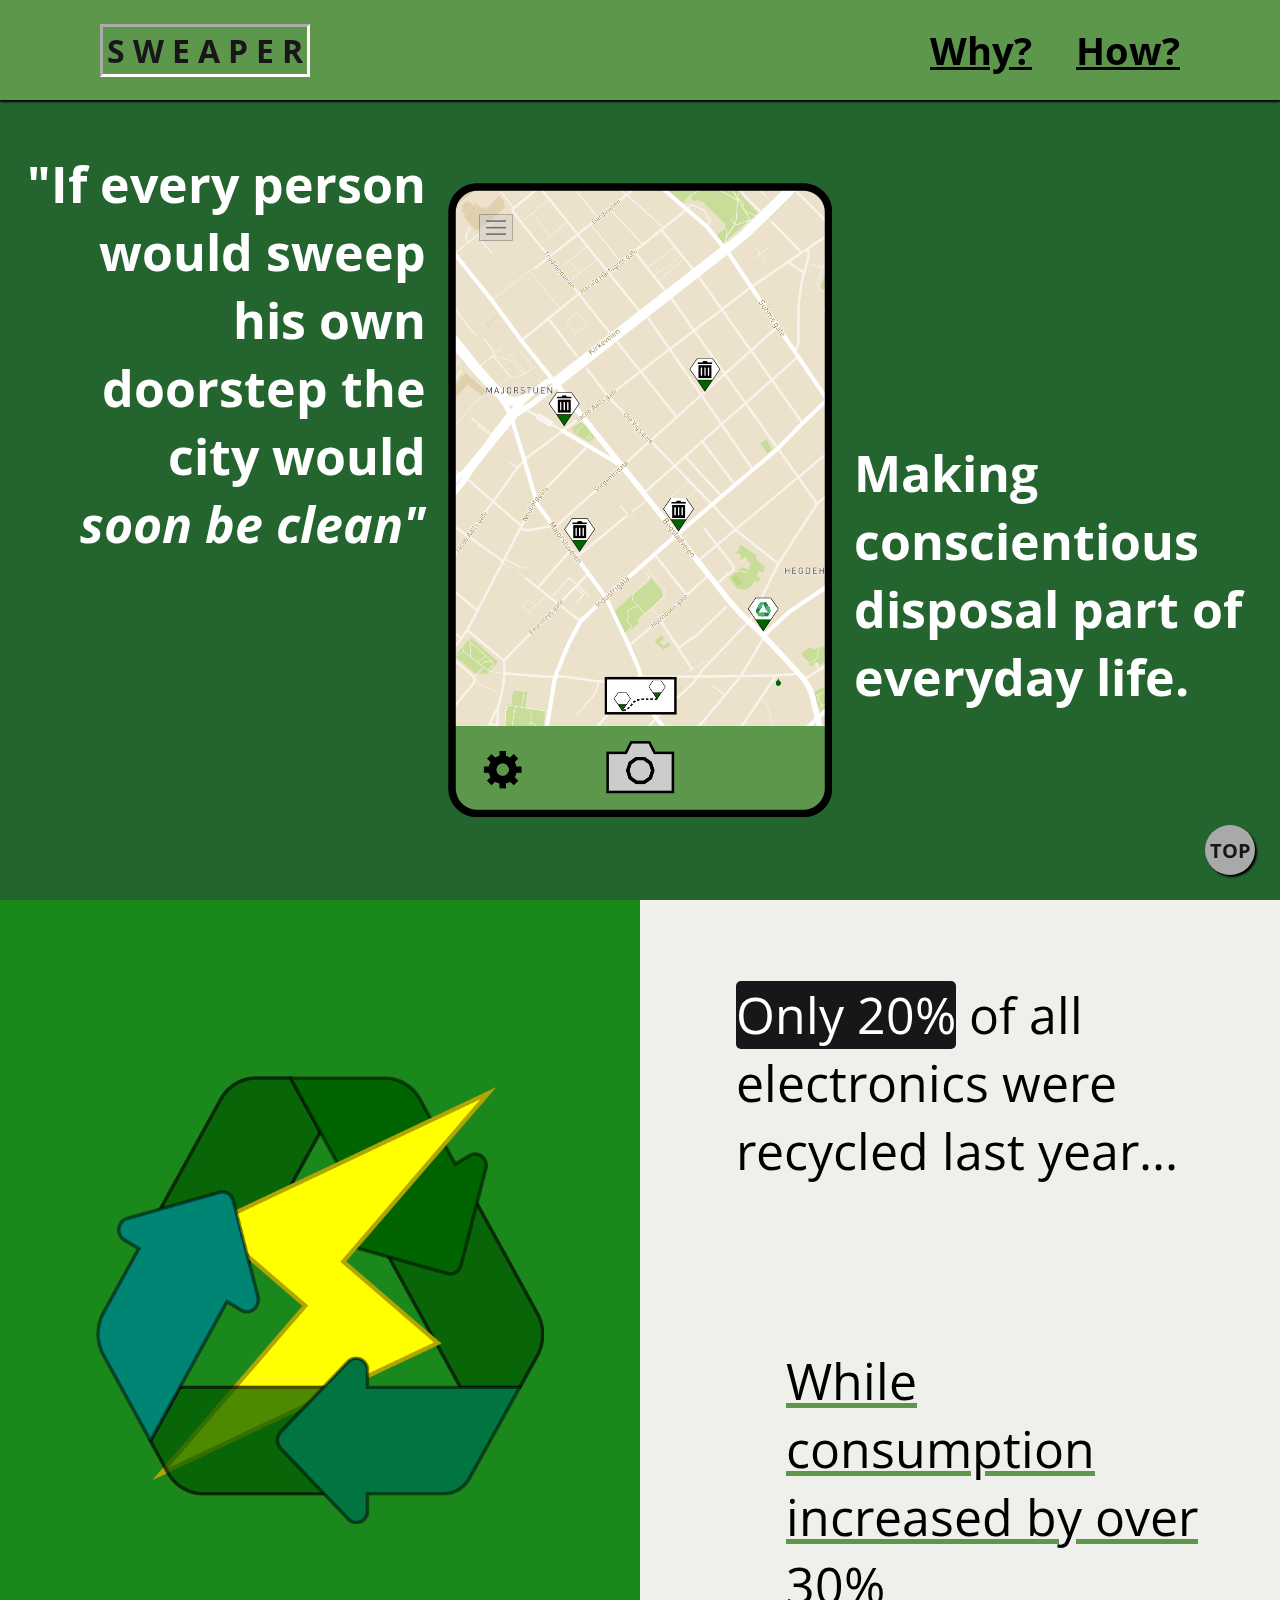
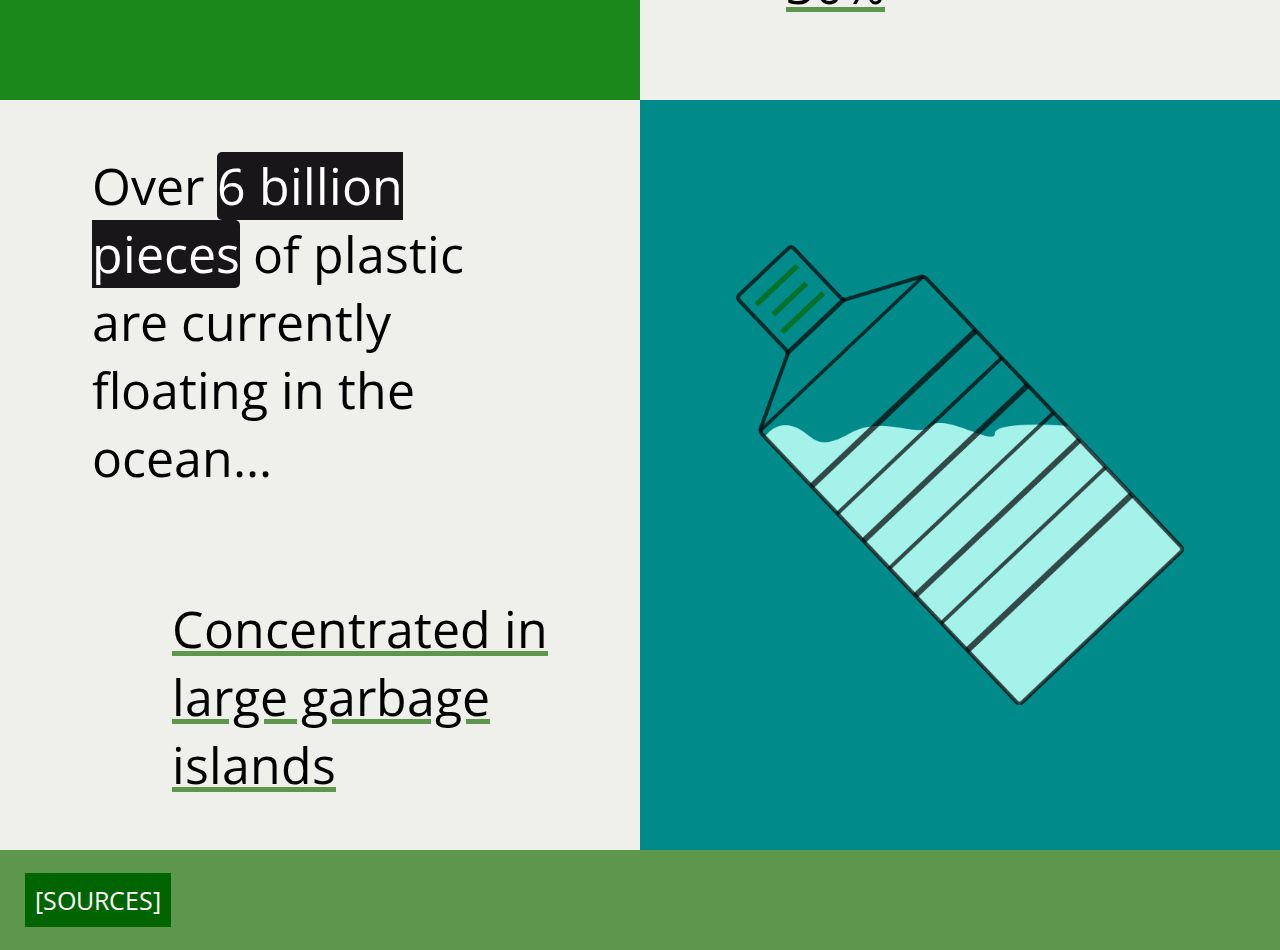
==== index.html @ 767652e8 "Larger changes." ====
<!DOCTYPE html>
<html lang="en">
<head>
    <meta charset="UTF-8">
    <title>SWEAPER</title>
    <link rel="stylesheet" href="CSS/global.css">
    <link rel="stylesheet" href="CSS/header.css">
    <link rel="stylesheet" href="CSS/footer.css">
    <link rel="stylesheet"  href="CSS/indexMain.css">
    <link rel="icon" href="IMAGES/Favicon%20-%20Logo.png">
    <meta name="viewport" content="width=device-width, initial-scale=1"/>
</head>
<body>

    <header id="header">
        <a href="index.html" id="logo">
            <h1>
                <span id="S">S</span>
                <span id="W">W</span>
                <span id="E1">E</span>
                <span  id="A">A</span>
                <span id="P">P</span>
                <span id="E2">E</span>
                <span ID="R">R</span>
            </h1>
        </a>

        <div id="menuElements">
            <div id="why">
                <a href=""><h2>Why?</h2></a>
            </div>

            <div id="how">
                <a href="HTML/how.html"><h2>How?</h2></a>
            </div>
        </div>
    </header>

    <div id="frontPageFirst">
        <div id="appQuote">
            <p>
                "If every person would sweep his own doorstep the city would <br><em>soon be clean"</em> <br>
            </p>
        </div>

        <div id="appImgFirst">
            <img src="IMAGES/App.png" alt="">
        </div>

        <div id="missonStatement">
            <p>
                Making conscientious disposal part of everyday life.
            </p>
        </div>
    </div>

    <div  id="frontPageSecond">
        <div id="recyclingImg">
            <img alt="Recycling Icon with Lightniong Bolt passing through center." src="IMAGES/Electronics---Outlines.png">
        </div>

        <div id="recyclingStat">
            <p id="recyclingStat1">
                <span class="takeNote">Only 20%</span> of all electronics were recycled last year... <br>
            </p>

            <p id="recyclingStat2">
                <span class="underline">While consumption increased by over 30%</span>
            </p>
        </div>
    </div>

    <div id="frontPageThird">
        <div id="plasticStat">
            <p id="plasticStat1">
                Over <span class="takeNote"> 6 billion pieces</span> of plastic are currently floating in the ocean...
            </p>
            <p id="plasticStat2">
                <span class="underline">Concentrated in large garbage islands</span>
            </p>
        </div>

        <div id="plasticImg">
            <img alt="Plastic Bottle cocked to the side, half-filled with water." src="IMAGES/Bottle---Side.png">
        </div>
    </div>


    <footer>

        <a class="sources" href="HTML/sources.html">[SOURCES]</a>

        <a class="goToTop" href="#top">
            TOP
        </a>

    </footer>

</body>
</html>
---- CSS/global.css ----
@import url('https://fonts.googleapis.com/css2?family=Open+Sans:ital,wght@0,300;0,400;0,600;0,700;0,800;1,300;1,400;1,600;1,700;1,800&display=swap');

* {
    font-family: "Open Sans";
}

html {
    scroll-behavior: smooth;
}

body {
    margin: 0;
}

.takeNote {
    color: white;
    border-radius: 5px;
    background-color: #181618;
}

.underline {
    text-decoration: underline;
    text-decoration-color: #5d974c;
}

.underline:hover {
    text-decoration-color: red;
}

@media only screen and (max-width: 270px) {
    * {
        word-break: break-all;
    }
}
---- CSS/header.css ----
/* Øk Font Size på menu-elements */

header {
    grid-column: 1;
    grid-row: 1;

    display: flex;
    align-items: center;
    position: sticky;
    top: 0;


    background-color: #5d974c;

    z-index: 10;

    box-shadow: 0px 2px 2px black;
}

#logo {
    position: absolute;
    width: auto;
    left: 100px;
    text-decoration: none;
}

#logo > h1 {
    color: #181618;

    border-style: inset;
    border-color: white;

    padding: 2px;
    padding-left: 4px;
    padding-right: 4px;
}


/*region Logo Hover*/

#logo > h1 > span {
    transition: color 1s;
}

#logo > h1:hover > #S {
    transition: color 0.2s;
    color: white;
}

#logo > h1:hover > #W {
    transition: color 0.4s;
    color: white;
}

#logo > h1:hover > #E1 {
    transition: color 0.6s;
    color: white;
}

#logo > h1:hover > #A {
    transition: color 0.8s;
    color: white;
}

#logo > h1:hover > #P {
    transition: color 1s;
    color: white;
}

#logo > h1:hover > #E2 {
    transition: color 1.2s;
    color: white;
}

#logo > h1:hover > #R {
    transition: color 1.4s;
    color: white;
}
/*endregion*/

#menuElements {
    position: absolute;
    right: 100px;

    display: flex;
    flex-direction: row;
    justify-content: space-between;

    width: 250px;
}


#menuElements > div > a {
    color: black;
    font-size: 25px;
}

#menuElements > div > a:hover {
    color: #EFF0EC;
}

@media only screen and (max-width: 700px) {
    header {
        flex-direction: column;
        height: 150px;
    }

    #logo {
        position: static;
    }

    #menuElements {
        position: static;
        margin-top: -35px;
    }
}

@media only screen and (max-width: 270px) {

    header {
        align-items: center;
        height: 200px;
    }

    #menuElements {
        justify-content: center;
        align-items: center;
        flex-direction: column;
        margin: 0;
        height: auto;
        width: 100%;
    }

    #why {
        margin-top: -25px;
        height: auto;
    }
}
---- CSS/footer.css ----
footer {
    grid-column: 1;
    background-color: #5d974c;

    display: flex;
    justify-content: left;
    align-items: center;
}

.sources {
    text-decoration: none;
    font-size: 25px;
    color: white;

    margin-left: 25px;

    background-color: darkgreen;
    padding: 10px;
}

.goToTop {
    width: 50px;
    height: 50px;
    background-color: darkgrey;

    border-radius: 25px;
    position: fixed;
    bottom: 25px;
    right: 25px;

    box-shadow: 2px 2px 2px black;

    font-size: 20px;
    font-weight: bold;
    text-decoration: none;
    color: #181618;

    display: flex;
    justify-content: center;
    align-items: center;

    transition: bottom 0.15s, box-shadow 0.15s;
}

.goToTop:hover {
    bottom: 27px;
    box-shadow: 2px 4px 2px black;
}
---- CSS/indexMain.css ----
body {
    display: grid;

    grid-template-columns: 100%;
    grid-template-rows: 100px auto auto auto 100px;

    background-color: #EFF0EC;

}

/*region First Section*/
#frontPageFirst {
    grid-column: 1;
    grid-row: 2;

    height: calc(100vh - 100px);
    min-height: 750px;


    display: flex;

    background-color: #24652f;
}


#appQuote {
    display: flex;
    height: 100%;
    width: 35%;

    justify-content: center;
    align-items: flex-start;
}

#appQuote > p {
    width: 90%;
    font-weight: bolder;
    font-size: 50px;
    text-align: right;
    margin-bottom: 200px;
    color: white;
}

#appImgFirst {
    display: flex;
    height: 100%;
    width: 30%;

    flex-direction: column;

    align-items: center;
    justify-content: center;
}

#appImgFirst > img {
    max-height: 753px;
    height: 90%;
    width: auto;
}

@media only screen and (max-width: 1500px) {
    #appImgFirst > img {
        width: 100%;
        height: auto;
    }
}

#missonStatement {
    display: flex;
    height: 100%;
    width: 35%;

    justify-content: center;
    align-items: center;
}

#missonStatement > p {
    width: 90%;
    font-weight: bolder;
    font-size: 50px;
    text-align: left;

    margin-top: 200px;
    color: white;
}

/*endregion*/

/*region Recycling*/
#frontPageSecond {
    grid-column: 1;
    grid-row: 3;

    height: calc(100vh - 100px);
    min-height: 750px;

    display: flex;
    justify-content: space-around;
    align-items: center;


}

#recyclingImg {
    width: 50%;
    height: 100%;
    display: flex;
    align-items: center;
    justify-content: center;

    background-color: #1b881b;
}

#recyclingImg > img {
    height: auto;
    width: 70%;

}

#recyclingStat {
    display: flex;

    height: 100%;
    width: 50%;
    justify-content: space-around;
    align-items: center;
    flex-direction: column;
}

#recyclingStat > p {
    width: 70%;
    font-size: 50px;
}


#recyclingStat2 {
    margin-left: 100px;
}
/*endregion*/

#frontPageThird {
    grid-column: 1;
    grid-row: 4;

    height: calc(100vh - 200px);
    min-height: 750px;

    display: flex;
    justify-content: space-around;
    align-items: center;
}


#plasticStat {
    display: flex;

    height: 100%;
    width: 50%;
    justify-content: space-around;
    align-items: flex-end;
    flex-direction: column;
}

#plasticStat > p {
    font-size: 50px;
    width: 70%;
}

#plasticStat1 {
    margin-right: 100px;
}

#plasticStat2 {
    margin-right: 20px;
}

#plasticImg {
    width: 50%;
    height: 100%;
    display: flex;
    align-items: center;
    justify-content: center;

    background-color: darkcyan;
}

#plasticImg > img {
    height: auto;
    width: 70%;
}


@media only screen and (max-width: 1060px) {
    #frontPageFirst {
        flex-direction: column;
        height: auto;
    }

    #frontPageSecond {
        height: auto;
        min-height: 1000px;
    }

    #frontPageThird {
        height: auto;
        min-height: 1000px;
    }

    #appQuote {
        width: 100%;
        min-height: calc(50vh - 100px);
    }

    #appImgFirst {
        width: 100%;
        height: calc(100vh);
        min-height: 1000px;
        margin: 0;
    }

    #appImgFirst > img {
        max-width: 463px;
        width: 80%;
        height: auto;
        min-height: 0;
    }

    #missonStatement {
        width: 100%;
        height: auto;
        margin: 0;
        margin-bottom: 100px;
    }

    #missonStatement > p {
        margin: 0;
    }

    #frontPageSecond {
        height: auto;
        flex-direction: column-reverse;
        margin-top: 0;
    }

    #recyclingImg {
        width: 100%;
        height: 50%;
    }

    #recyclingImg > img {
        width: 50%;
        height: auto;
        margin-top: 20px;
        margin-bottom: 20px;
    }

    #recyclingStat {
        width: 100%;
        height: 50%;
    }

    #recyclingStat > p {
        font-size: 35px;
    }

    #recyclingStat2 {
        margin-left: 9%;
        word-break: break-word;
    }


    #frontPageThird {
        height: auto;
        flex-direction: column;
    }

    #plasticImg {
        height: 50%;
        width: auto;
    }

    #plasticImg > img {
        width: 50%;
        height: auto;
        margin-top: 20px;
        margin-bottom: 20px;
    }

    #plasticStat {
        height: 50%;
        width: 100%;
        align-items: flex-start;
    }

    #plasticStat > p {
        font-size: 35px;
        width: auto;
    }

    #plasticStat1 {
        margin-left: 6%;
        margin-right: 0;
    }

    #plasticStat2 {
        margin-left: 10%;
        margin-right: 0;
        hyphens: auto;
    }

}

@media only screen and (max-width: 600px) {
    #frontPageFirst {
        margin-bottom: 50px;
    }

    #appQuote > p {
        width: 95%;
        font-size: 45px;
    }

    #missonStatement > p {
        font-size: 45px;
        width: 95%;
    }

    #appImgFirst {
        width: 100%;
        height: auto;
    }

    #appImgFirst > img {
        min-width: 0;
        min-height: 0;

        width: 90%;
    }

}

@media only screen and (max-width: 319px) {
    #frontPageFirst > *, #frontPageSecond #frontPageThird {
        word-break: break-all;
    }
}
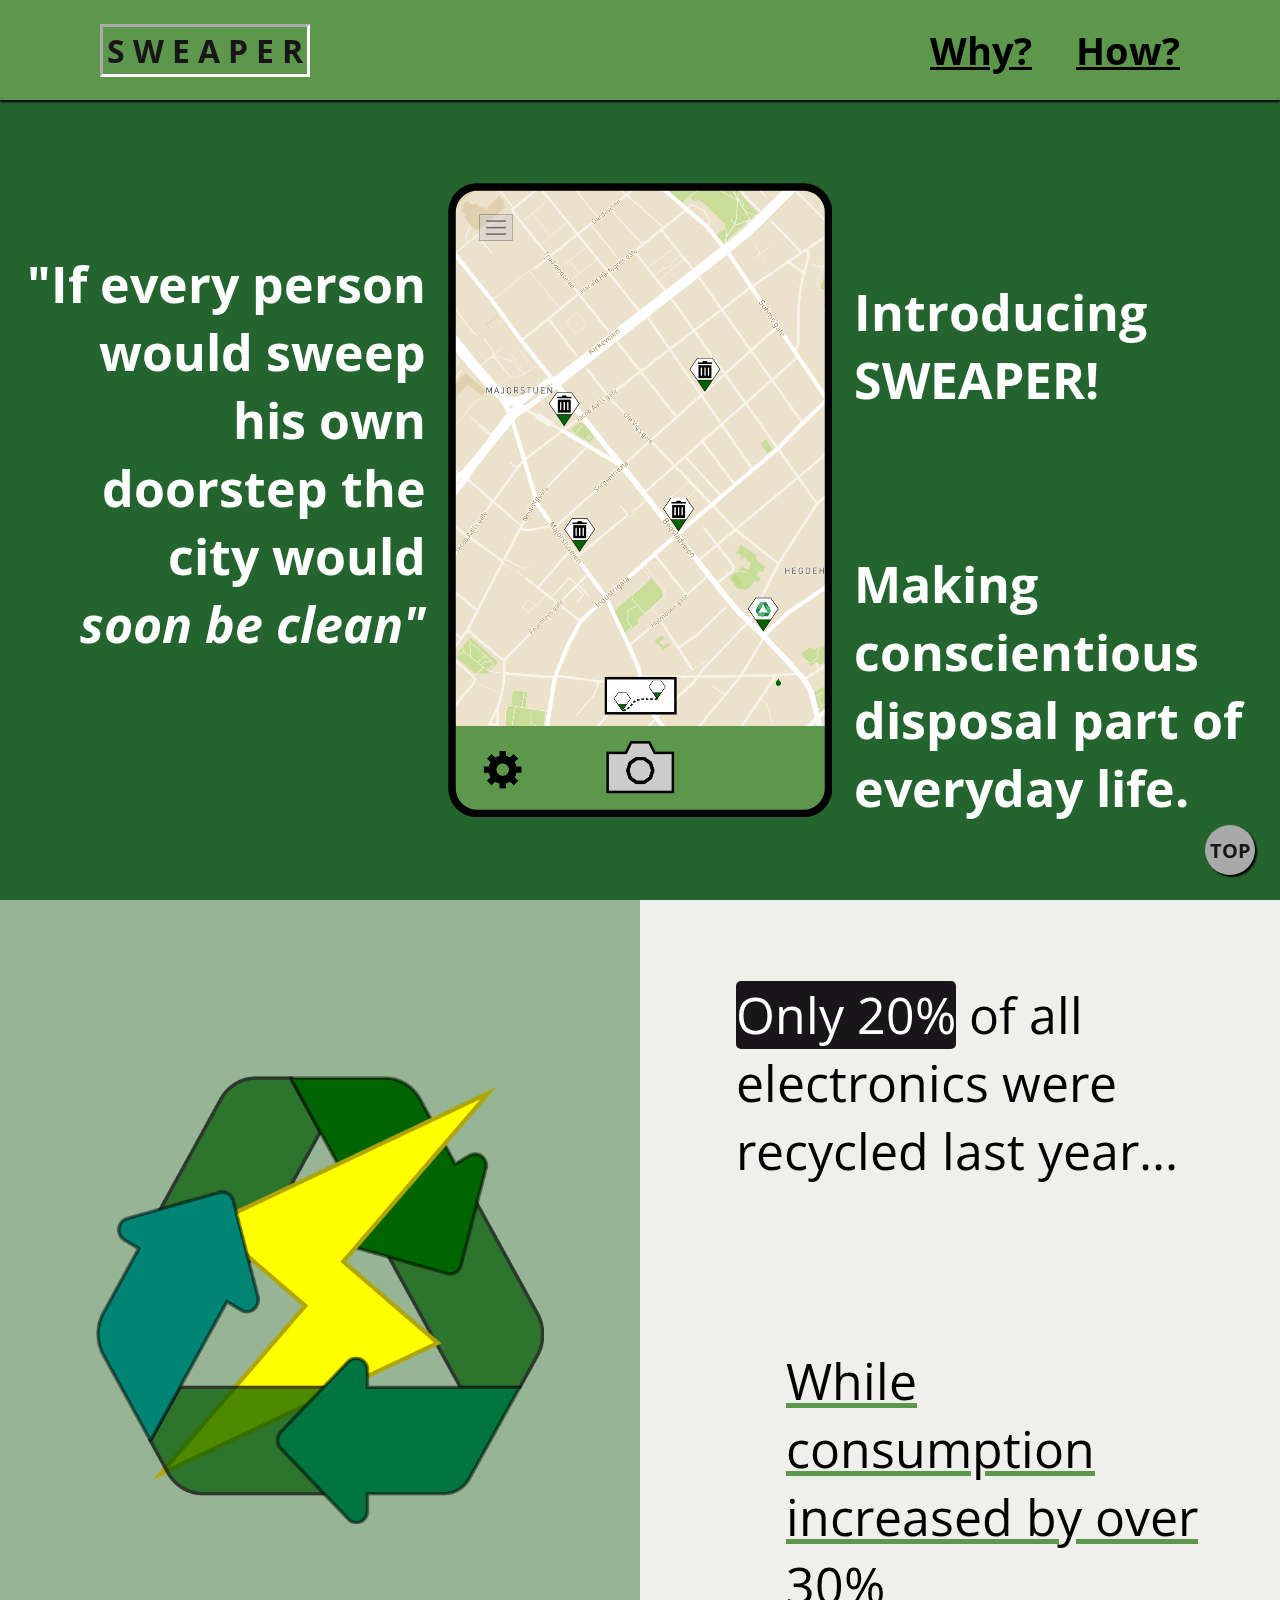
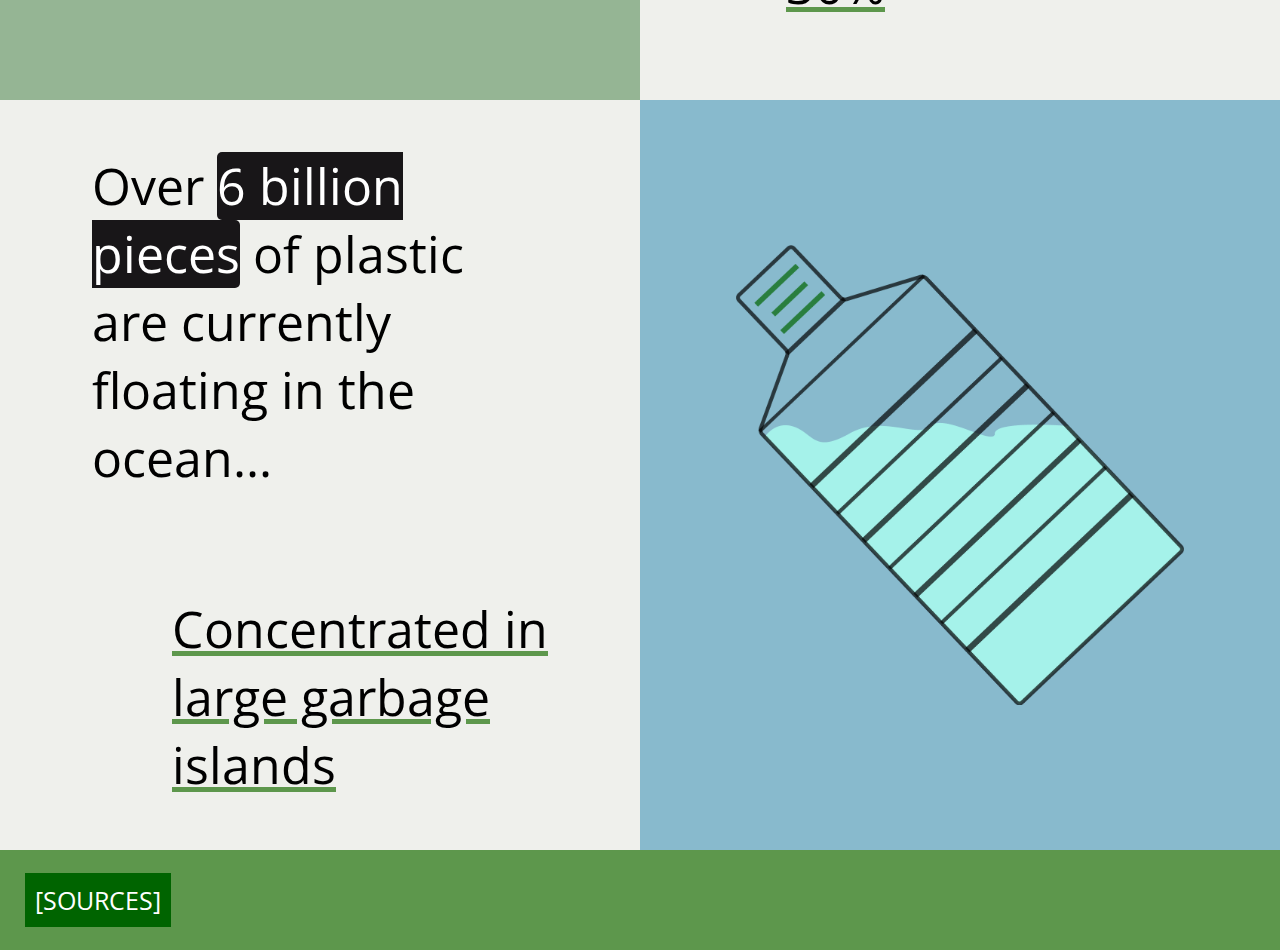
==== commit 2d8c513b: "Larger changes." ====
--- a/index.html
+++ b/index.html
@@ -49,6 +49,8 @@
 
         <div id="missonStatement">
             <p>
+                Introducing SWEAPER!
+                <br><br><br>
                 Making conscientious disposal part of everyday life.
             </p>
         </div>
--- a/CSS/header.css
+++ b/CSS/header.css
@@ -119,20 +119,32 @@
 
     header {
         align-items: center;
-        height: 200px;
+
     }
 
     #menuElements {
-        justify-content: center;
+        flex-direction: column;
         align-items: center;
-        flex-direction: column;
-        margin: 0;
-        height: auto;
-        width: 100%;
+        justify-content: space-between;
+        width: 90%;
+        height: 50%;
+    }
+
+    #menuElements > div > a {
+        font-size: 20px;
+
     }
 
     #why {
-        margin-top: -25px;
-        height: auto;
+        padding-top: 0;
+        margin-top: -15px;
+        background-color: #EFF0EC;
     }
+
+    #how {
+        margin-top: -55px;
+    }
+
+
+
 }--- a/CSS/indexMain.css
+++ b/CSS/indexMain.css
@@ -38,7 +38,7 @@
     font-weight: bolder;
     font-size: 50px;
     text-align: right;
-    margin-bottom: 200px;
+    margin-top: 150px;
     color: white;
 }
 
@@ -81,7 +81,7 @@
     font-size: 50px;
     text-align: left;
 
-    margin-top: 200px;
+    margin-top: 150px;
     color: white;
 }
 
@@ -109,7 +109,7 @@
     align-items: center;
     justify-content: center;
 
-    background-color: #1b881b;
+    background-color: #95B594;
 }
 
 #recyclingImg > img {
@@ -182,7 +182,7 @@
     align-items: center;
     justify-content: center;
 
-    background-color: darkcyan;
+    background-color: #88BACD;
 }
 
 #plasticImg > img {
@@ -204,32 +204,43 @@
 
     #frontPageThird {
         height: auto;
-        min-height: 1000px;
     }
 
     #appQuote {
         width: 100%;
-        min-height: calc(50vh - 100px);
+        height: calc(100vh - 100px);
+
+        align-items: center;
+
+        margin: 0;
+    }
+
+    #appQuote > p {
+        width: 70%;
+        margin: 0;
     }
 
     #appImgFirst {
         width: 100%;
-        height: calc(100vh);
-        min-height: 1000px;
-        margin: 0;
+        height: calc(100vh - 100px);
+
+
+        background-color: #EFF0EC;
     }
 
     #appImgFirst > img {
         max-width: 463px;
-        width: 80%;
-        height: auto;
-        min-height: 0;
+        width: auto;
+        height: 90%;
+
+        margin-top: 25px;
+        margin-bottom: 25px;
     }
 
     #missonStatement {
         width: 100%;
         height: auto;
-        margin: 0;
+        margin-top: 100px;
         margin-bottom: 100px;
     }
 
@@ -317,8 +328,8 @@
     }
 
     #appQuote > p {
-        width: 95%;
         font-size: 45px;
+        width: 90%;
     }
 
     #missonStatement > p {
@@ -328,14 +339,15 @@
 
     #appImgFirst {
         width: 100%;
-        height: auto;
+        height: calc(100vh - 150px);
     }
 
     #appImgFirst > img {
         min-width: 0;
         min-height: 0;
 
-        width: 90%;
+        height: auto;
+        max-width: 250px;
     }
 
 }
@@ -344,4 +356,18 @@
     #frontPageFirst > *, #frontPageSecond #frontPageThird {
         word-break: break-all;
     }
+
+    #appImgFirst > img {
+        max-width: 200px;
+    }
+}
+
+@media only screen and (max-width: 219px) {
+    #frontPageFirst > *, #frontPageSecond #frontPageThird {
+        word-break: break-all;
+    }
+
+    #appImgFirst > img {
+        max-width: 100px;
+    }
 }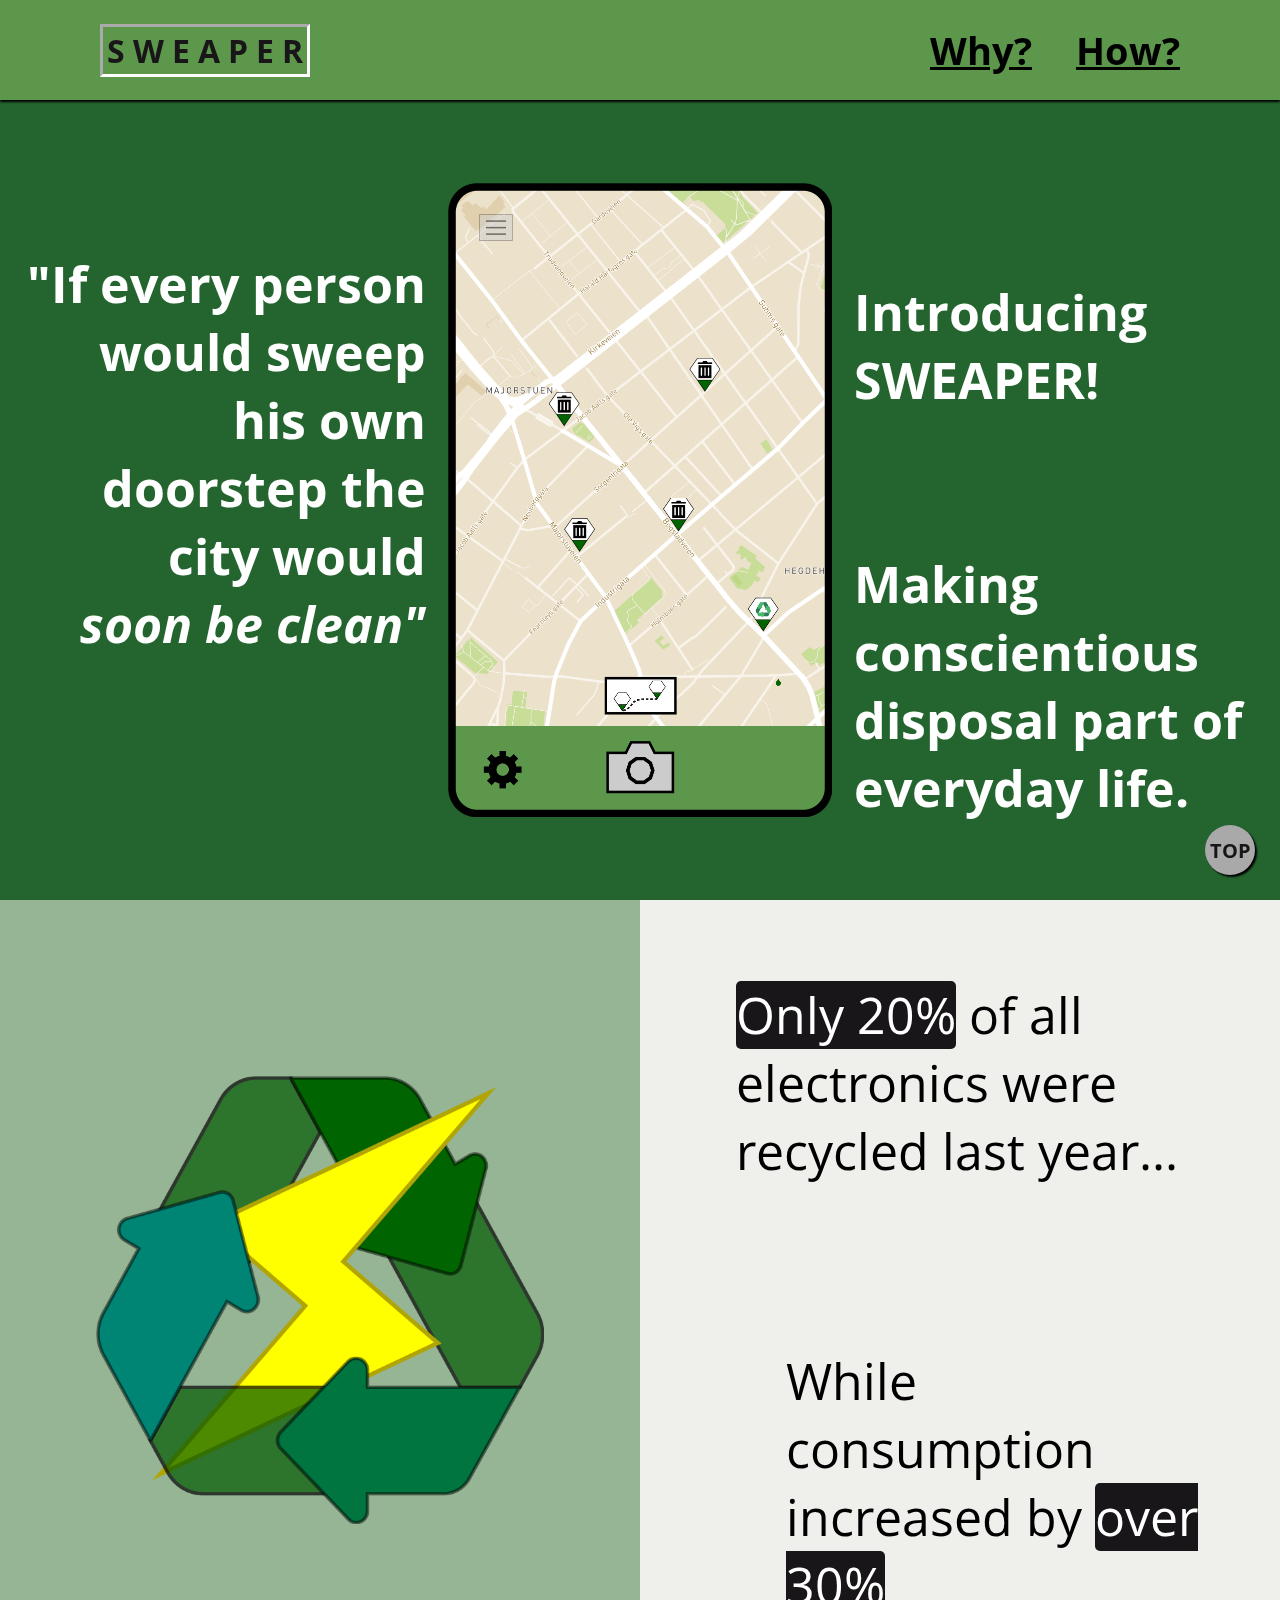
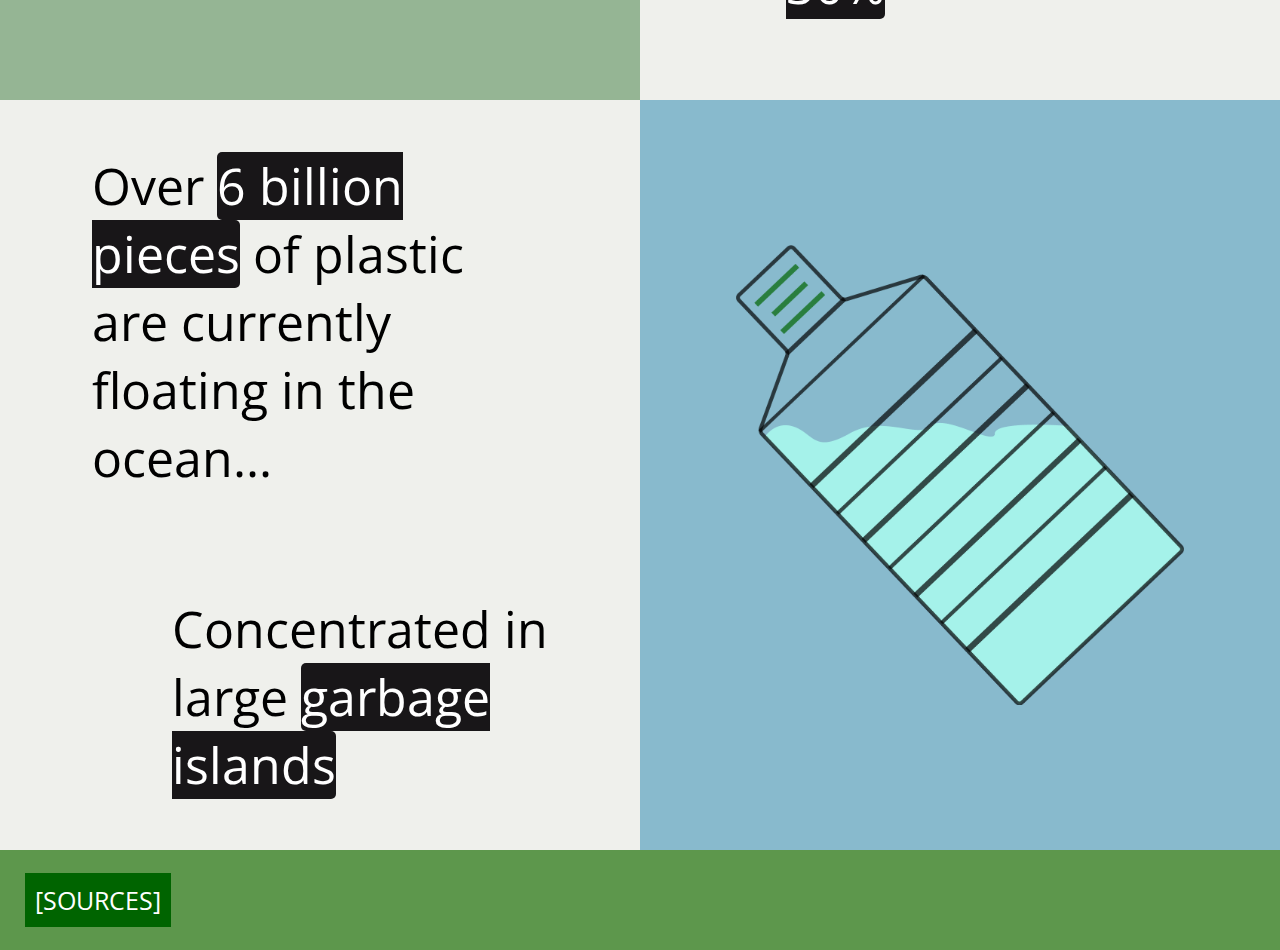
==== commit 300d66cb: "Some changes." ====
--- a/index.html
+++ b/index.html
@@ -10,7 +10,7 @@
     <link rel="icon" href="IMAGES/Favicon%20-%20Logo.png">
     <meta name="viewport" content="width=device-width, initial-scale=1"/>
 </head>
-<body>
+<body id="top">
 
     <header id="header">
         <a href="index.html" id="logo">
@@ -27,7 +27,7 @@
 
         <div id="menuElements">
             <div id="why">
-                <a href=""><h2>Why?</h2></a>
+                <a href="HTML/why.html"><h2>Why?</h2></a>
             </div>
 
             <div id="how">
@@ -44,7 +44,7 @@
         </div>
 
         <div id="appImgFirst">
-            <img src="IMAGES/App.png" alt="">
+            <img src="IMAGES/App.png" alt="Example of screenshot of the app.">
         </div>
 
         <div id="missonStatement">
@@ -58,7 +58,7 @@
 
     <div  id="frontPageSecond">
         <div id="recyclingImg">
-            <img alt="Recycling Icon with Lightniong Bolt passing through center." src="IMAGES/Electronics---Outlines.png">
+            <img alt="Recycling Icon with Lightning Bolt passing through center." src="IMAGES/Electronics---Outlines.png">
         </div>
 
         <div id="recyclingStat">
@@ -67,7 +67,7 @@
             </p>
 
             <p id="recyclingStat2">
-                <span class="underline">While consumption increased by over 30%</span>
+                While consumption increased by <span class="takeNote">over 30%</span>
             </p>
         </div>
     </div>
@@ -78,7 +78,7 @@
                 Over <span class="takeNote"> 6 billion pieces</span> of plastic are currently floating in the ocean...
             </p>
             <p id="plasticStat2">
-                <span class="underline">Concentrated in large garbage islands</span>
+                Concentrated in large <span class="takeNote">garbage islands</span>
             </p>
         </div>
 
--- a/CSS/global.css
+++ b/CSS/global.css
@@ -18,11 +18,6 @@
     background-color: #181618;
 }
 
-.underline {
-    text-decoration: underline;
-    text-decoration-color: #5d974c;
-}
-
 .underline:hover {
     text-decoration-color: red;
 }
--- a/CSS/footer.css
+++ b/CSS/footer.css
@@ -1,6 +1,7 @@
 footer {
     grid-column: 1;
     background-color: #5d974c;
+    height: 100px;
 
     display: flex;
     justify-content: left;
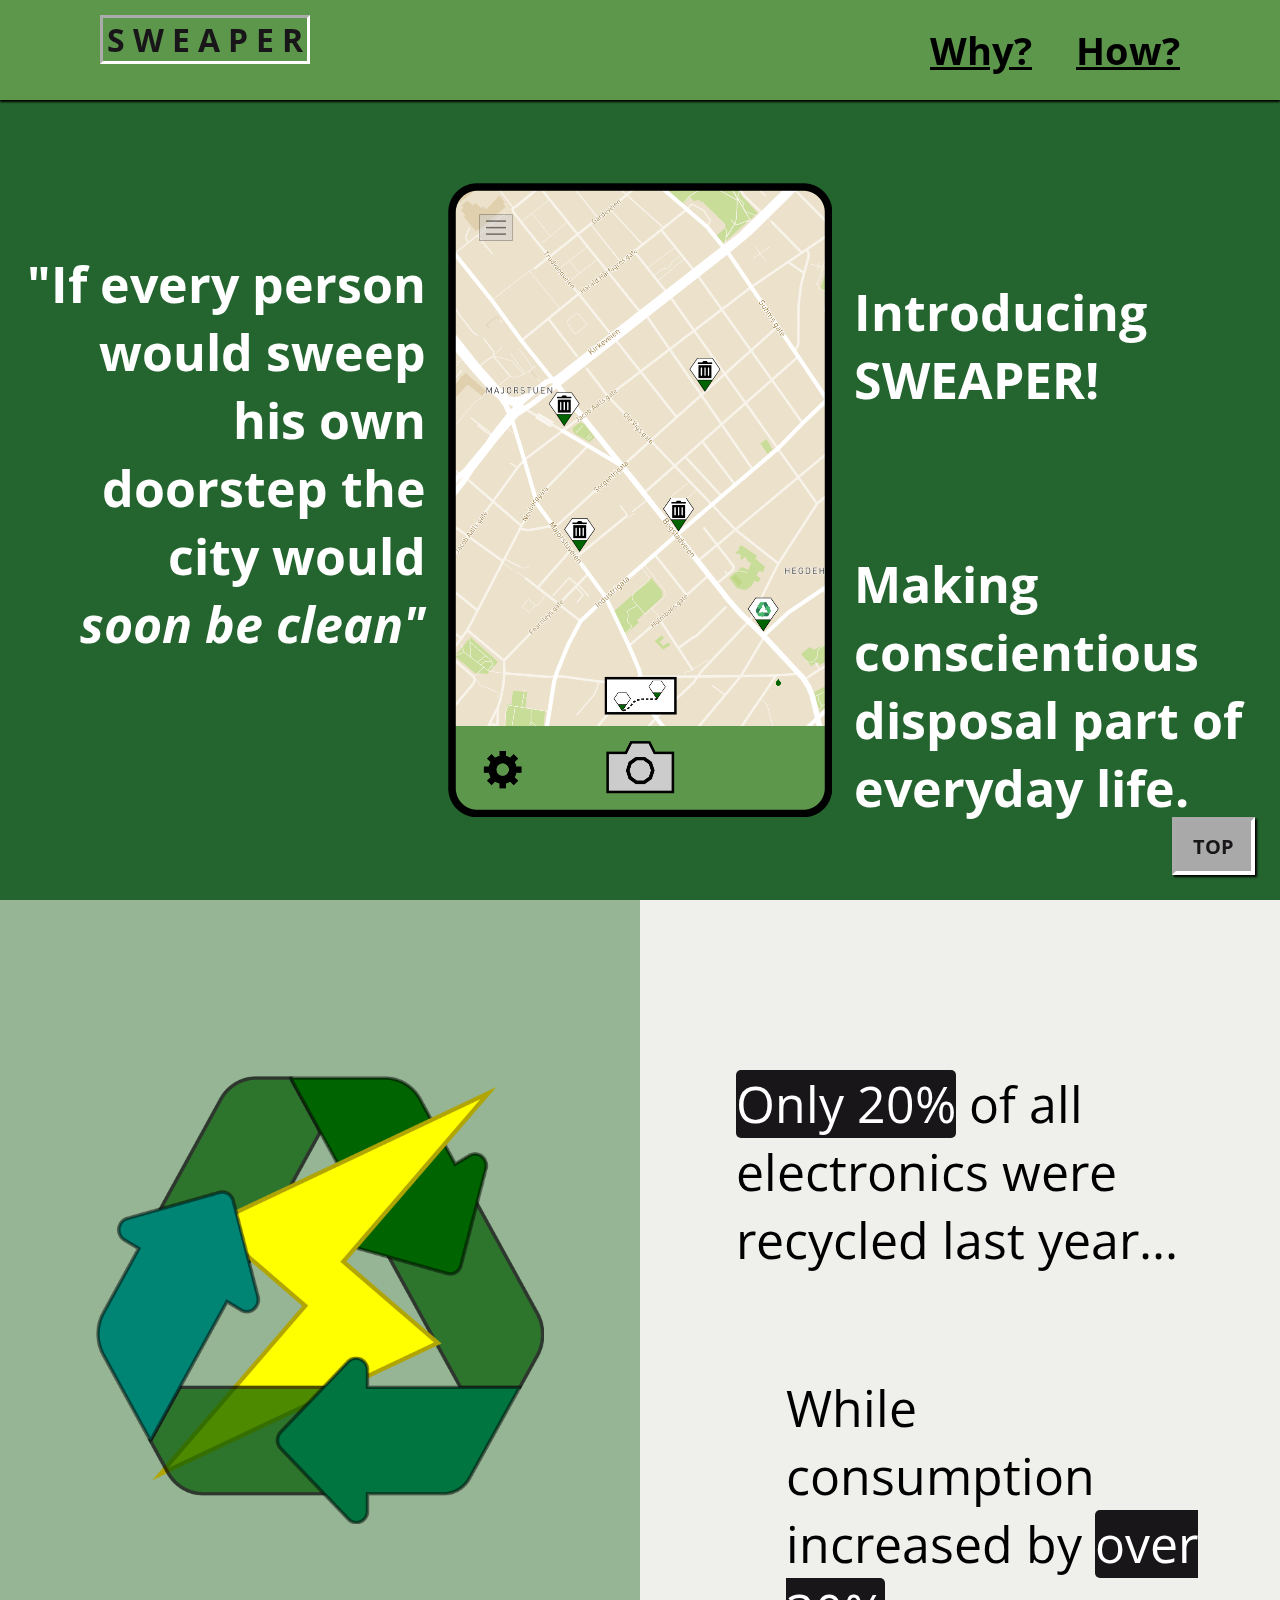
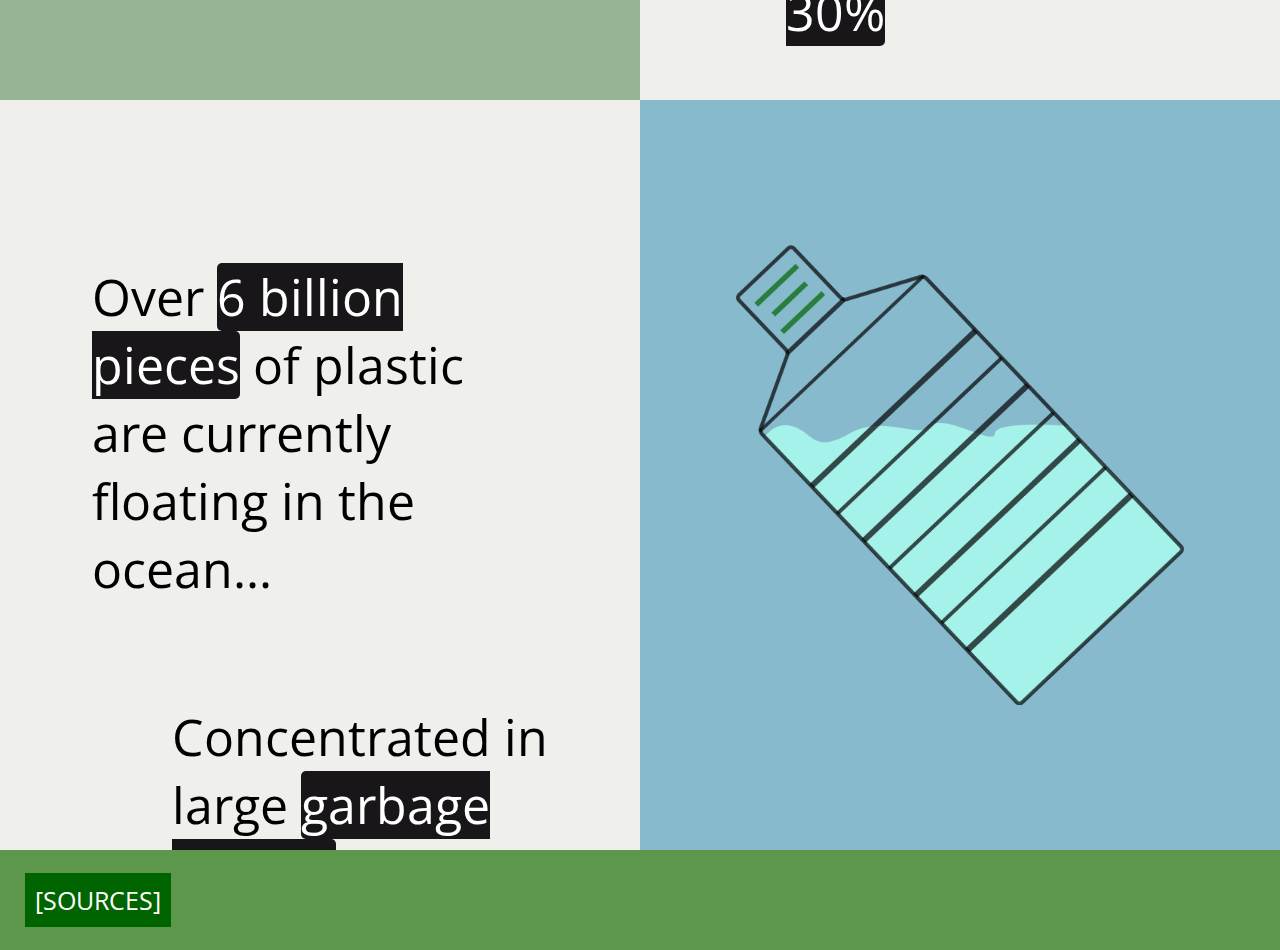
==== commit fbdc1d31: "Some changes." ====
--- a/index.html
+++ b/index.html
@@ -14,7 +14,7 @@
 
     <header id="header">
         <a href="index.html" id="logo">
-            <h1>
+            <h1 aria-hidden="true">
                 <span id="S">S</span>
                 <span id="W">W</span>
                 <span id="E1">E</span>
@@ -23,6 +23,7 @@
                 <span id="E2">E</span>
                 <span ID="R">R</span>
             </h1>
+            <div id="screenReader">SWEAPER</div>
         </a>
 
         <div id="menuElements">
--- a/CSS/header.css
+++ b/CSS/header.css
@@ -14,7 +14,7 @@
 
     z-index: 10;
 
-    box-shadow: 0px 2px 2px black;
+    box-shadow: 0 2px 2px black;
 }
 
 #logo {
@@ -30,7 +30,6 @@
     border-style: inset;
     border-color: white;
 
-    padding: 2px;
     padding-left: 4px;
     padding-right: 4px;
 }
@@ -75,6 +74,10 @@
 #logo > h1:hover > #R {
     transition: color 1.4s;
     color: white;
+}
+
+#screenReader {
+    opacity: 0;
 }
 /*endregion*/
 
--- a/CSS/footer.css
+++ b/CSS/footer.css
@@ -20,16 +20,18 @@
 }
 
 .goToTop {
-    width: 50px;
+    width: 75px;
     height: 50px;
     background-color: darkgrey;
 
-    border-radius: 25px;
     position: fixed;
     bottom: 25px;
     right: 25px;
 
     box-shadow: 2px 2px 2px black;
+    border-style: inset;
+    border-color: white;
+    border-width: 4px;
 
     font-size: 20px;
     font-weight: bold;
--- a/CSS/indexMain.css
+++ b/CSS/indexMain.css
@@ -121,7 +121,7 @@
 #recyclingStat {
     display: flex;
 
-    height: 100%;
+    height: 70%;
     width: 50%;
     justify-content: space-around;
     align-items: center;
@@ -155,7 +155,7 @@
 #plasticStat {
     display: flex;
 
-    height: 100%;
+    height: 70%;
     width: 50%;
     justify-content: space-around;
     align-items: flex-end;
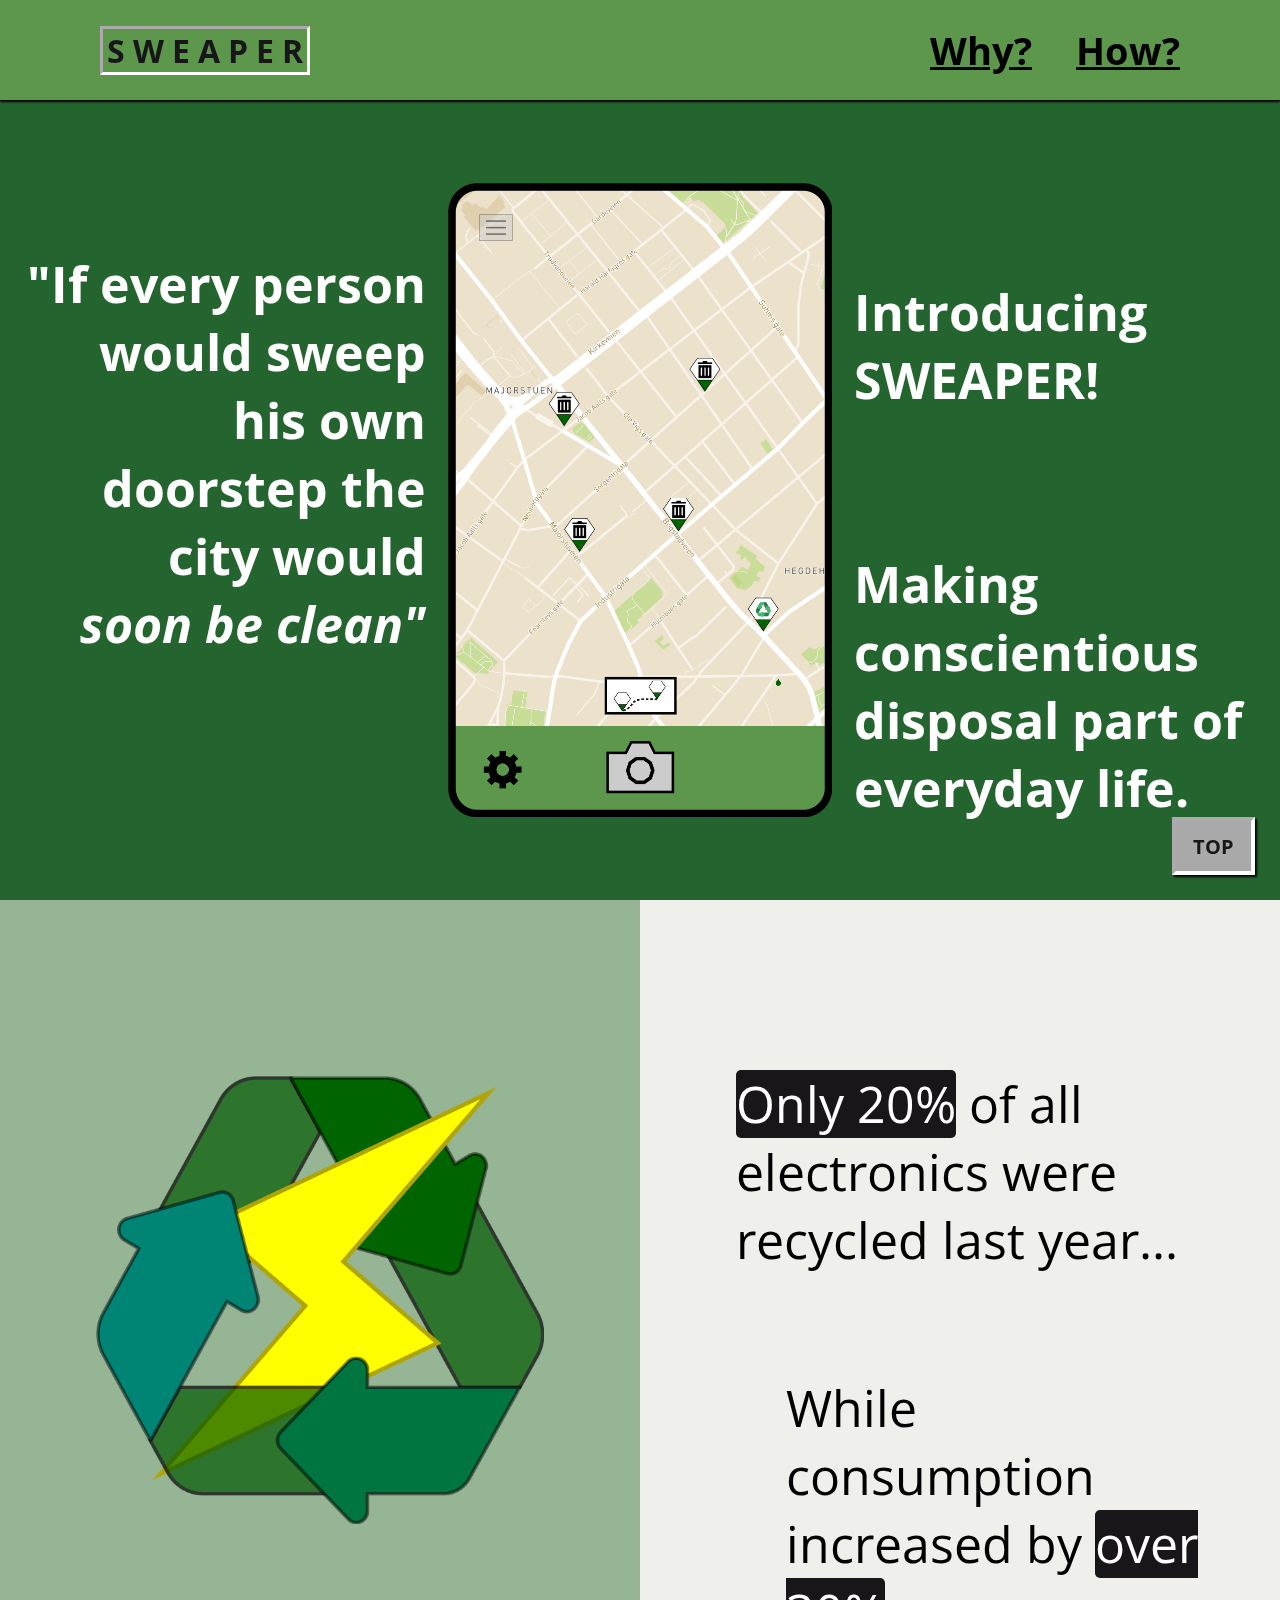
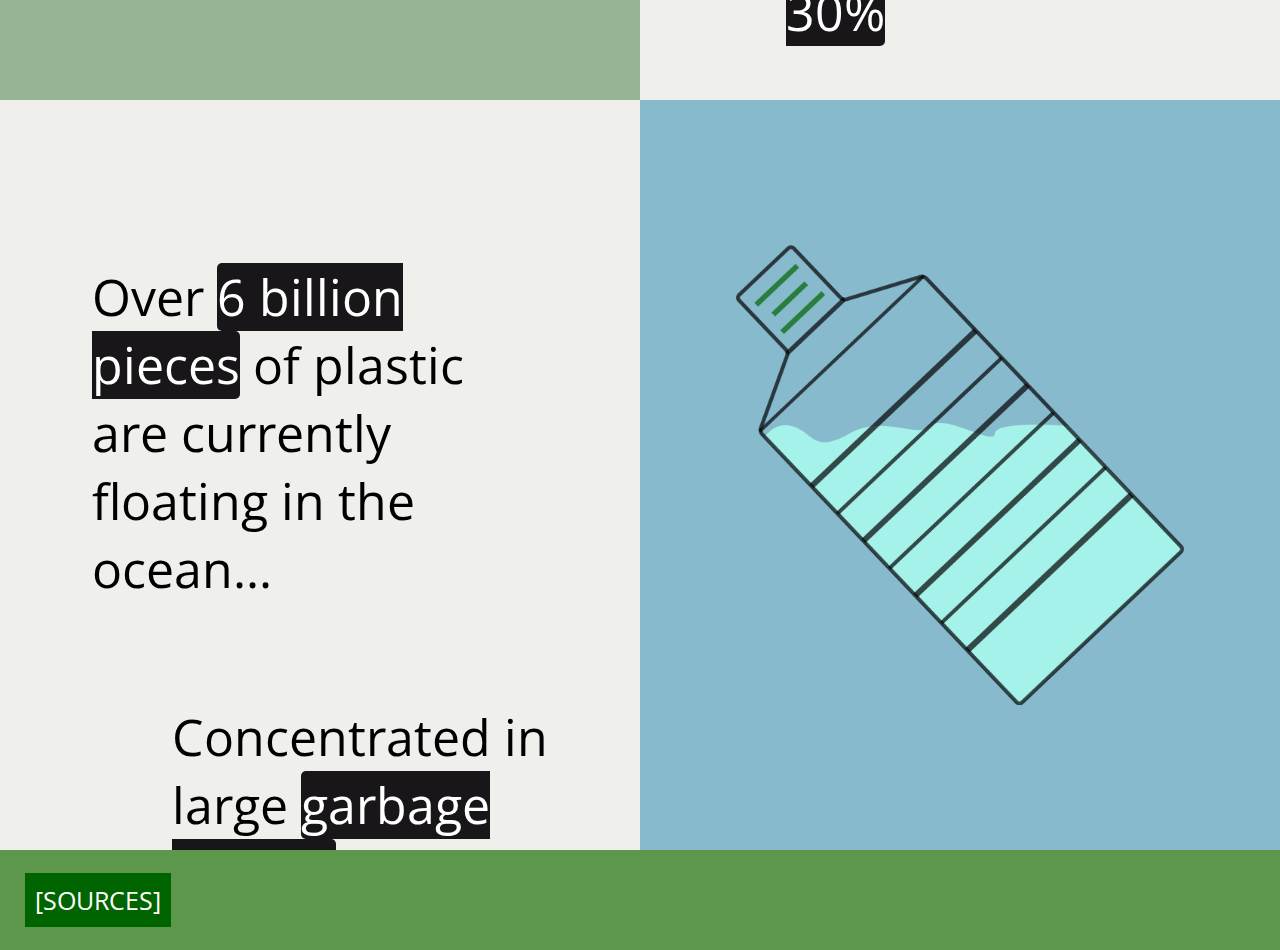
==== commit e7d4a2eb: "Some changes." ====
--- a/index.html
+++ b/index.html
@@ -23,7 +23,6 @@
                 <span id="E2">E</span>
                 <span ID="R">R</span>
             </h1>
-            <div id="screenReader">SWEAPER</div>
         </a>
 
         <div id="menuElements">
--- a/CSS/global.css
+++ b/CSS/global.css
@@ -22,6 +22,24 @@
     text-decoration-color: red;
 }
 
+.attribution {
+    color: white;
+    text-decoration: none;
+}
+
+.citation {
+    color: black;
+    text-decoration: none;
+}
+
+.citation:hover {
+    text-decoration: underline;
+}
+
+.attribution:hover {
+    text-decoration: underline;
+}
+
 @media only screen and (max-width: 270px) {
     * {
         word-break: break-all;
--- a/CSS/footer.css
+++ b/CSS/footer.css
@@ -17,6 +17,10 @@
 
     background-color: darkgreen;
     padding: 10px;
+}
+
+.sources:hover {
+    background-color: #95B594;
 }
 
 .goToTop {
@@ -50,3 +54,10 @@
     box-shadow: 2px 4px 2px black;
 }
 
+@media only screen and (max-width: 650px) {
+    .goToTop {
+        width: 40px;
+        height: 30px;
+    }
+}
+
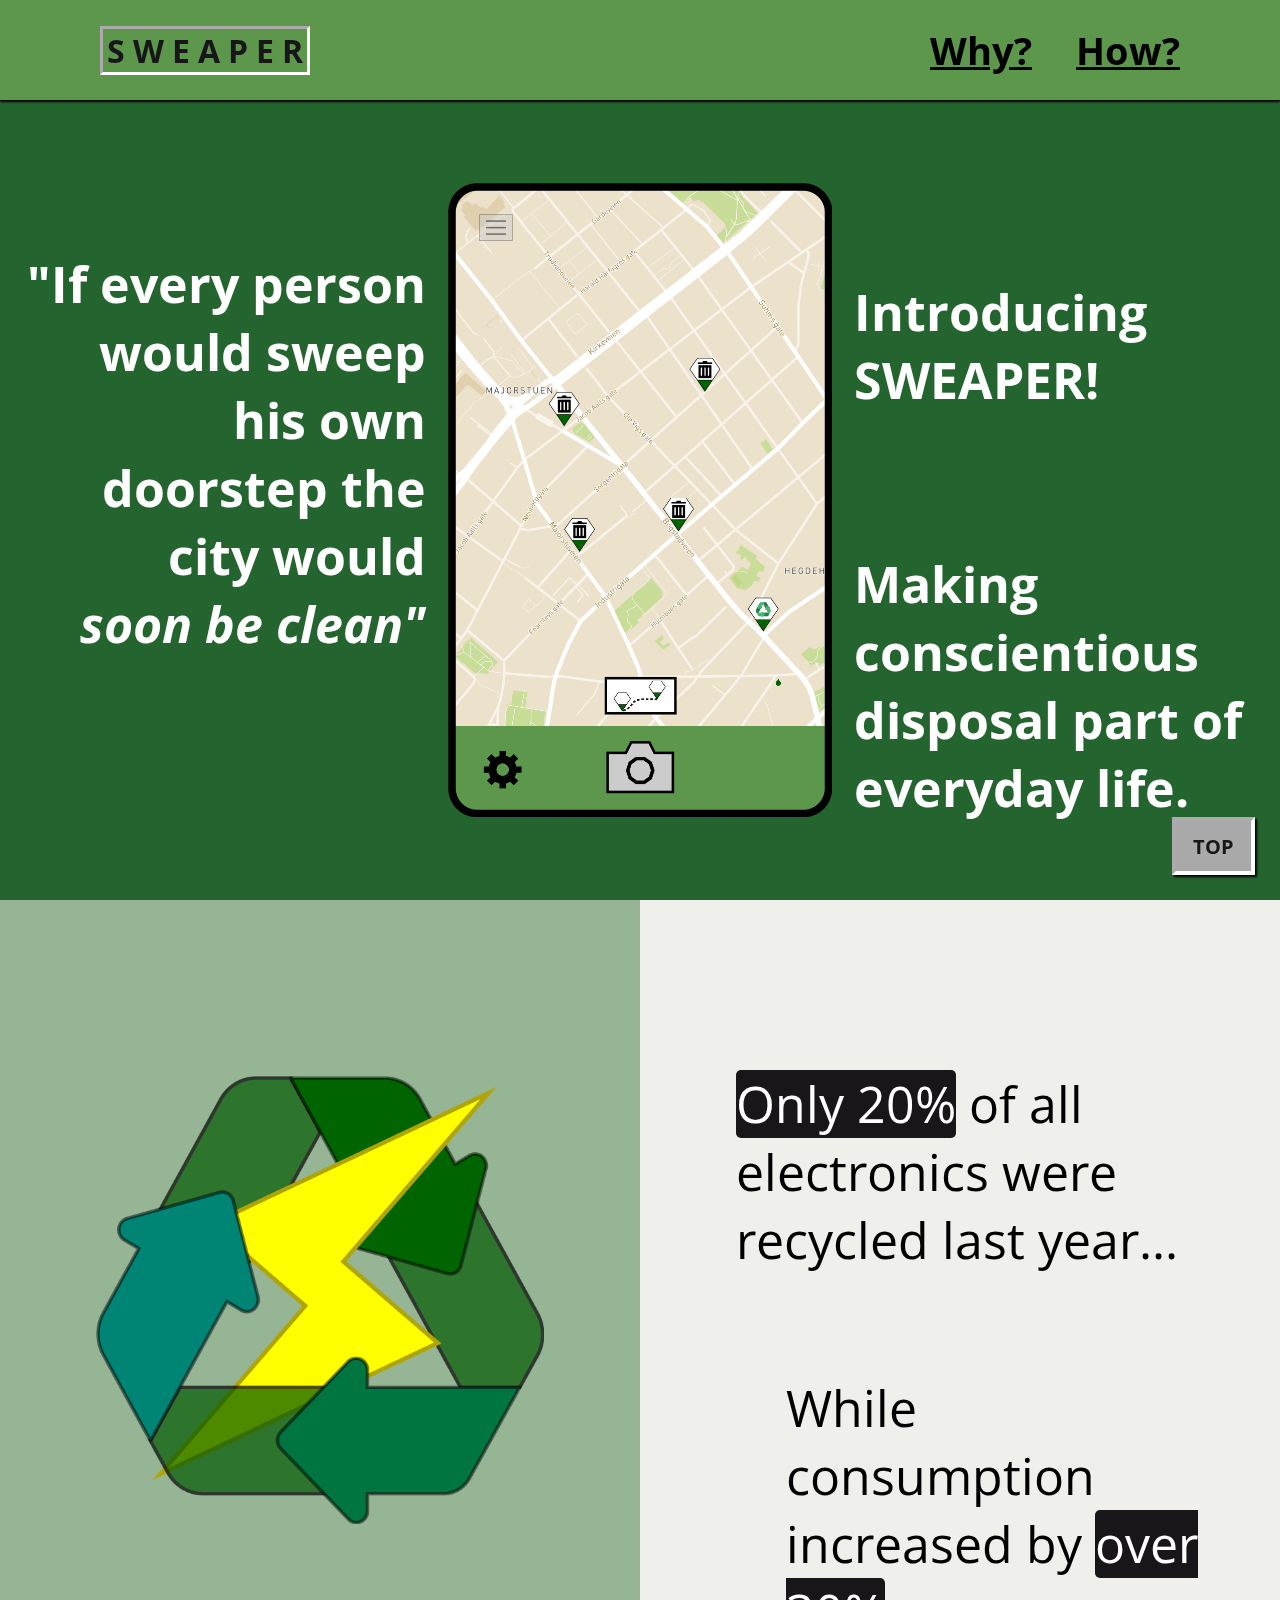
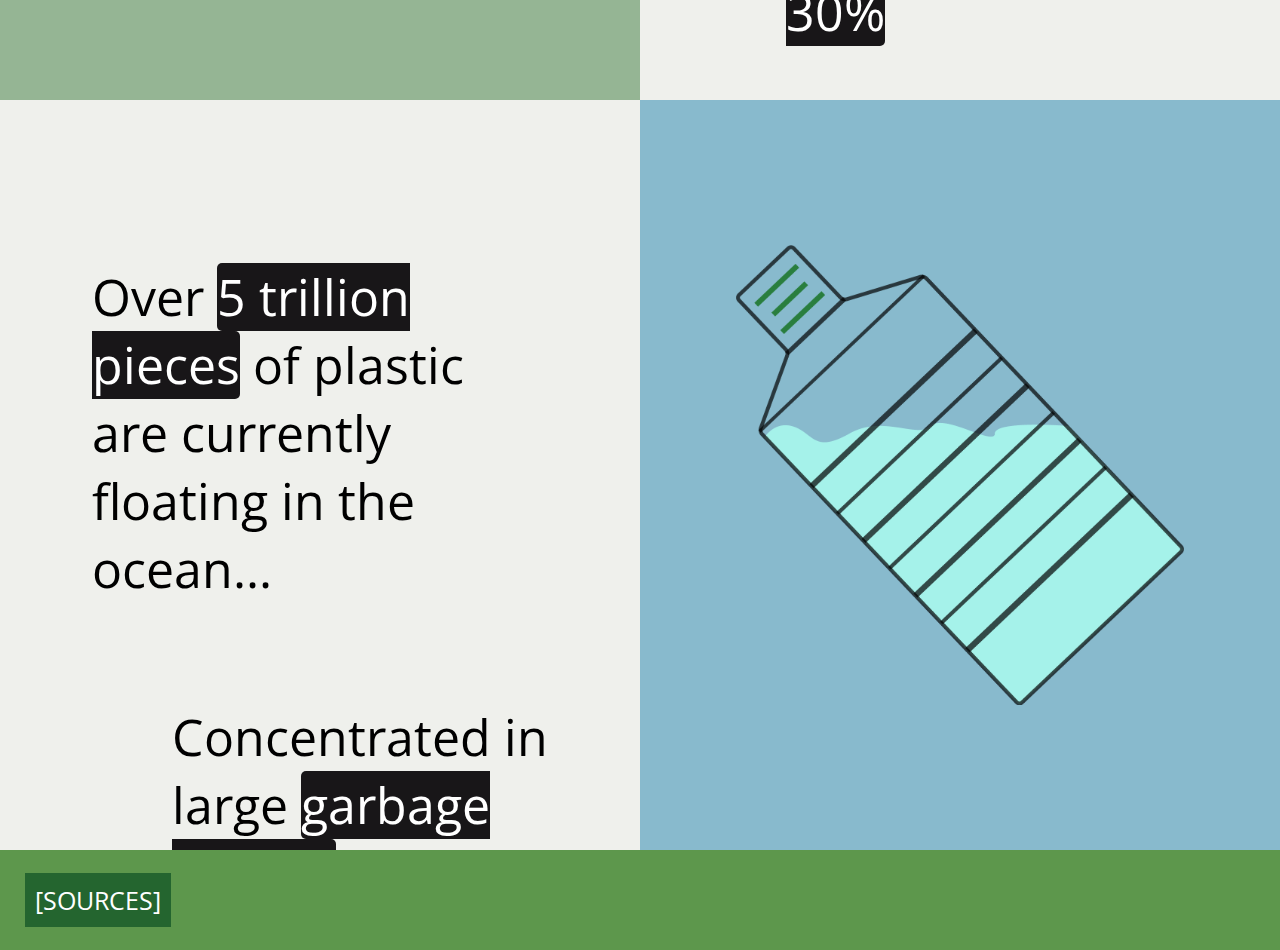
==== commit 96b78286: "Some changes." ====
--- a/index.html
+++ b/index.html
@@ -43,9 +43,9 @@
             </p>
         </div>
 
-        <div id="appImgFirst">
+        <a id="appImgFirst" href="HTML/how.html">
             <img src="IMAGES/App.png" alt="Example of screenshot of the app.">
-        </div>
+        </a>
 
         <div id="missonStatement">
             <p>
@@ -63,11 +63,11 @@
 
         <div id="recyclingStat">
             <p id="recyclingStat1">
-                <span class="takeNote">Only 20%</span> of all electronics were recycled last year... <br>
+                <a href="https://sdgs.un.org/goals/goal12" class="takeNote">Only 20%</a> of all electronics were recycled last year... <br>
             </p>
 
             <p id="recyclingStat2">
-                While consumption increased by <span class="takeNote">over 30%</span>
+                While consumption increased by <a href="https://sdgs.un.org/goals/goal12" class="takeNote">over 30%</a>
             </p>
         </div>
     </div>
@@ -75,10 +75,10 @@
     <div id="frontPageThird">
         <div id="plasticStat">
             <p id="plasticStat1">
-                Over <span class="takeNote"> 6 billion pieces</span> of plastic are currently floating in the ocean...
+                Over <a href="https://www.nationalgeographic.org/article/ocean-trash-525-trillion-pieces-and-counting-big-questions-remain/" class="takeNote"> 5 trillion pieces</a> of plastic are currently floating in the ocean...
             </p>
             <p id="plasticStat2">
-                Concentrated in large <span class="takeNote">garbage islands</span>
+                Concentrated in large <a href="https://www.nationalgeographic.org/encyclopedia/great-pacific-garbage-patch/" class="takeNote">garbage islands</a>
             </p>
         </div>
 
--- a/CSS/global.css
+++ b/CSS/global.css
@@ -16,7 +16,12 @@
     color: white;
     border-radius: 5px;
     background-color: #181618;
+    text-decoration: none;
 }
+.takeNote:hover {
+    text-decoration: underline;
+}
+
 
 .underline:hover {
     text-decoration-color: red;
--- a/CSS/footer.css
+++ b/CSS/footer.css
@@ -15,7 +15,7 @@
 
     margin-left: 25px;
 
-    background-color: darkgreen;
+    background-color: #24652f;
     padding: 10px;
 }
 
--- a/CSS/indexMain.css
+++ b/CSS/indexMain.css
@@ -57,6 +57,12 @@
     max-height: 753px;
     height: 90%;
     width: auto;
+
+    transition: margin-bottom 0.3s;
+}
+
+#appImgFirst > img:hover {
+    margin-bottom: 10px;
 }
 
 @media only screen and (max-width: 1500px) {
